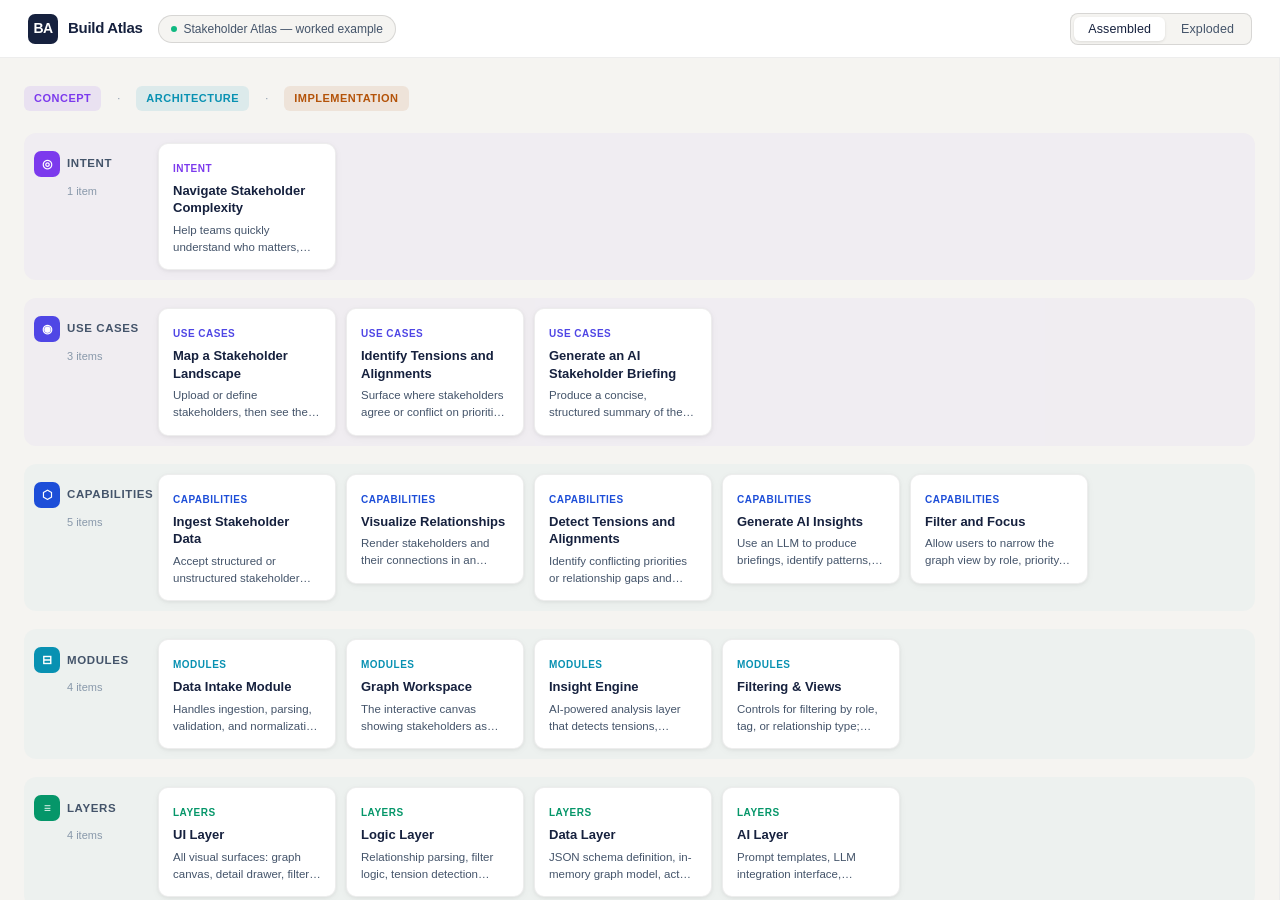
==== index.html @ 78f8047b "Add Build Atlas prototype: exploded architecture journey interface Co-authored-by: blackmath88 <1892" ====
<!DOCTYPE html>
<html lang="en">
<head>
  <meta charset="UTF-8">
  <meta name="viewport" content="width=device-width, initial-scale=1.0">
  <title>Build Atlas — Architecture as Journey</title>
  <link rel="stylesheet" href="style.css">
</head>
<body>

<div id="app">

  <!-- ─── Header ─────────────────────────────────────────── -->
  <header id="header">
    <div id="header-left">
      <div id="logo">
        <div id="logo-mark">BA</div>
        <span id="logo-name">Build Atlas</span>
      </div>
      <div id="project-pill">
        <div id="project-pill-dot"></div>
        <span>Stakeholder Atlas &mdash; worked example</span>
      </div>
    </div>

    <div id="header-right">
      <span id="thread-hint"></span>
      <div id="mode-toggle">
        <button class="mode-btn active" data-mode="assembled">Assembled</button>
        <button class="mode-btn" data-mode="exploded">Exploded</button>
      </div>
    </div>
  </header>

  <!-- ─── Main ───────────────────────────────────────────── -->
  <div id="main">

    <!-- Canvas (scrollable) -->
    <div id="canvas">

      <!-- SVG connector lines overlay -->
      <svg id="connector-svg" aria-hidden="true"></svg>

      <!-- Zone legend -->
      <div id="canvas-intro"></div>

      <!-- Stage rows injected by app.js -->
      <div id="stage-container"></div>

      <div id="canvas-footer"></div>
    </div>

    <!-- Detail panel -->
    <div id="detail-panel" role="complementary" aria-label="Node detail">
      <div id="detail-inner">
        <!-- Content injected by app.js -->
      </div>
    </div>

  </div><!-- /main -->
</div><!-- /app -->

<script src="data.js"></script>
<script src="app.js"></script>
</body>
</html>
---- style.css ----
/* ─── Build Atlas — Style System ─────────────────────────── */

*, *::before, *::after { box-sizing: border-box; margin: 0; padding: 0; }

:root {
  --bg:          #f5f4f1;
  --surface:     #ffffff;
  --border:      rgba(0, 0, 0, 0.07);
  --border-med:  rgba(0, 0, 0, 0.12);
  --text-1:      #16213e;
  --text-2:      #44546a;
  --text-3:      #8898aa;
  --accent:      #3b82f6;
  --accent-glow: rgba(59, 130, 246, 0.14);
  --shadow-sm:   0 1px 4px rgba(0,0,0,0.06), 0 2px 8px rgba(0,0,0,0.04);
  --shadow-md:   0 4px 16px rgba(0,0,0,0.08), 0 2px 6px rgba(0,0,0,0.05);
  --shadow-lg:   0 8px 32px rgba(0,0,0,0.10), 0 2px 8px rgba(0,0,0,0.06);
  --radius:      10px;
  --font:        -apple-system, BlinkMacSystemFont, 'Segoe UI', sans-serif;
  --mono:        'SF Mono', 'Fira Code', 'Cascadia Code', monospace;
  --transition:  0.45s cubic-bezier(0.4, 0, 0.2, 1);

  /* Zone backgrounds */
  --zone-concept-bg:        rgba(124, 58, 237, 0.035);
  --zone-architecture-bg:   rgba(8, 145, 178, 0.030);
  --zone-implementation-bg: rgba(180, 83, 9, 0.030);
}

html, body { height: 100%; overflow: hidden; }

body {
  font-family: var(--font);
  background: var(--bg);
  color: var(--text-1);
  font-size: 14px;
  line-height: 1.5;
}

/* ─── Layout ────────────────────────────────────────────── */

#app {
  display: grid;
  grid-template-rows: auto 1fr;
  height: 100vh;
  overflow: hidden;
}

/* ─── Header ────────────────────────────────────────────── */

#header {
  display: flex;
  align-items: center;
  justify-content: space-between;
  padding: 0 28px;
  height: 58px;
  background: var(--surface);
  border-bottom: 1px solid var(--border);
  flex-shrink: 0;
  z-index: 100;
}

#header-left { display: flex; align-items: center; gap: 16px; }

#logo {
  display: flex;
  align-items: center;
  gap: 10px;
}

#logo-mark {
  width: 30px; height: 30px;
  background: var(--text-1);
  border-radius: 7px;
  display: flex; align-items: center; justify-content: center;
  font-size: 14px; color: #fff; font-weight: 700; letter-spacing: -0.5px;
}

#logo-name {
  font-size: 15px; font-weight: 700;
  color: var(--text-1); letter-spacing: -0.3px;
}

#project-pill {
  display: flex; align-items: center; gap: 6px;
  padding: 4px 12px;
  background: var(--bg);
  border: 1px solid var(--border-med);
  border-radius: 20px;
  font-size: 12px; color: var(--text-2);
}

#project-pill-dot {
  width: 6px; height: 6px;
  border-radius: 50%;
  background: #10b981;
}

#header-right { display: flex; align-items: center; gap: 12px; }

#thread-hint {
  font-size: 12px; color: var(--text-3);
  opacity: 0; transition: opacity 0.3s ease;
}
#thread-hint.active { opacity: 1; }

/* Mode toggle */
#mode-toggle {
  display: flex;
  background: var(--bg);
  border: 1px solid var(--border-med);
  border-radius: 8px;
  padding: 3px;
  gap: 2px;
}

.mode-btn {
  padding: 5px 14px;
  border: none;
  border-radius: 6px;
  font-size: 12.5px;
  font-family: var(--font);
  font-weight: 500;
  color: var(--text-2);
  background: transparent;
  cursor: pointer;
  transition: background 0.2s, color 0.2s;
  letter-spacing: 0.1px;
}

.mode-btn.active {
  background: var(--surface);
  color: var(--text-1);
  box-shadow: 0 1px 3px rgba(0,0,0,0.10);
}

/* ─── Main layout ───────────────────────────────────────── */

#main {
  display: flex;
  overflow: hidden;
  height: 100%;
}

/* ─── Canvas (scrollable) ───────────────────────────────── */

#canvas {
  flex: 1;
  overflow-y: auto;
  overflow-x: hidden;
  position: relative;
  padding: 28px 24px 80px 24px;
}

/* SVG overlay for connector lines */
#connector-svg {
  position: absolute;
  top: 0; left: 0;
  pointer-events: none;
  z-index: 1;
  overflow: visible;
}

/* ─── Stage rows ────────────────────────────────────────── */

.stage-row {
  display: flex;
  align-items: flex-start;
  gap: 18px;
  margin-bottom: 18px;
  transition: margin-bottom var(--transition);
  position: relative;
  z-index: 2;
  border-radius: 12px;
  padding: 10px 10px 10px 6px;
}

.stage-row[data-zone="concept"]        { background: var(--zone-concept-bg); }
.stage-row[data-zone="architecture"]   { background: var(--zone-architecture-bg); }
.stage-row[data-zone="implementation"] { background: var(--zone-implementation-bg); }

body.exploded .stage-row { margin-bottom: 52px; }

/* ─── Stage label (left column) ─────────────────────────── */

.stage-label {
  width: 110px;
  min-width: 110px;
  padding: 8px 0 8px 4px;
  display: flex;
  flex-direction: column;
  align-items: flex-start;
  gap: 4px;
  position: sticky;
  top: 10px;
}

.stage-icon-wrap {
  display: flex; align-items: center; gap: 7px;
  margin-bottom: 2px;
}

.stage-icon {
  width: 26px; height: 26px;
  border-radius: 7px;
  display: flex; align-items: center; justify-content: center;
  font-size: 12px; color: #fff;
  font-weight: 700; letter-spacing: -0.5px;
  flex-shrink: 0;
}

.stage-type-name {
  font-size: 11.5px;
  font-weight: 700;
  text-transform: uppercase;
  letter-spacing: 0.6px;
  color: var(--text-2);
}

.stage-count {
  font-size: 11px;
  color: var(--text-3);
  margin-left: 33px;
}

/* ─── Stage cards area ──────────────────────────────────── */

.stage-cards {
  display: flex;
  flex-wrap: wrap;
  gap: 10px;
  flex: 1;
  align-items: flex-start;
}

/* ─── Cards ─────────────────────────────────────────────── */

.card {
  width: 178px;
  min-height: 84px;
  background: var(--surface);
  border: 1px solid var(--border);
  border-radius: var(--radius);
  padding: 13px 14px;
  cursor: pointer;
  position: relative;
  transition:
    transform 0.2s ease,
    box-shadow 0.2s ease,
    opacity 0.35s ease,
    border-color 0.25s ease;
  box-shadow: var(--shadow-sm);
  overflow: hidden;
}

.card::before {
  content: '';
  position: absolute;
  left: 0; top: 0; bottom: 0;
  width: 3px;
  border-radius: 10px 0 0 10px;
  background: var(--stage-color, transparent);
  opacity: 0;
  transition: opacity 0.3s ease;
}

.card:hover {
  transform: translateY(-2px);
  box-shadow: var(--shadow-md);
}

.card.thread-member {
  opacity: 1;
}

.card.thread-member::before {
  opacity: 1;
}

.card.thread-selected {
  border-color: var(--accent);
  box-shadow: 0 0 0 3px var(--accent-glow), var(--shadow-md);
}

.card.thread-selected::before {
  background: var(--accent);
  opacity: 1;
}

.card.thread-dimmed {
  opacity: 0.25;
  pointer-events: none;
}

.card-type-chip {
  display: inline-flex;
  align-items: center;
  gap: 4px;
  font-size: 10px;
  font-weight: 700;
  text-transform: uppercase;
  letter-spacing: 0.5px;
  color: var(--stage-color, var(--text-3));
  margin-bottom: 6px;
}

.card-title {
  font-size: 13px;
  font-weight: 600;
  color: var(--text-1);
  line-height: 1.35;
  margin-bottom: 5px;
}

.card-desc {
  font-size: 11.5px;
  color: var(--text-2);
  line-height: 1.5;
  display: -webkit-box;
  -webkit-line-clamp: 2;
  -webkit-box-orient: vertical;
  overflow: hidden;
}

body.exploded .card {
  width: 210px;
  min-height: 100px;
}

/* ─── Connector SVG lines ───────────────────────────────── */

.connector {
  fill: none;
  stroke: #94a3b8;
  stroke-width: 1.5;
  opacity: 0;
  transition: opacity 0.4s ease, stroke 0.3s ease, stroke-width 0.3s ease;
}

body.exploded .connector.conn-visible {
  opacity: 0.35;
}

.connector.conn-thread {
  stroke: var(--accent);
  stroke-width: 2;
  opacity: 1 !important;
}

.connector.conn-dimmed {
  opacity: 0.06 !important;
}

/* ─── Detail Panel ──────────────────────────────────────── */

#detail-panel {
  width: 0;
  min-width: 0;
  overflow: hidden;
  background: var(--surface);
  border-left: 1px solid var(--border);
  transition: width 0.4s cubic-bezier(0.4, 0, 0.2, 1), min-width 0.4s cubic-bezier(0.4, 0, 0.2, 1);
  display: flex;
  flex-direction: column;
  flex-shrink: 0;
}

#detail-panel.open {
  width: 340px;
  min-width: 340px;
}

#detail-inner {
  width: 340px;
  height: 100%;
  overflow-y: auto;
  padding: 24px 22px;
  display: flex;
  flex-direction: column;
  gap: 20px;
}

/* Detail header */
.detail-header { display: flex; align-items: flex-start; justify-content: space-between; }

.detail-type-chip {
  display: inline-flex; align-items: center; gap: 5px;
  padding: 3px 9px;
  border-radius: 20px;
  font-size: 11px; font-weight: 700;
  text-transform: uppercase; letter-spacing: 0.5px;
  color: #fff;
}

#detail-close {
  border: none; background: none; cursor: pointer;
  color: var(--text-3); font-size: 20px; line-height: 1;
  padding: 2px 4px; border-radius: 4px;
  transition: background 0.15s, color 0.15s;
}
#detail-close:hover { background: var(--bg); color: var(--text-1); }

#detail-title {
  font-size: 18px; font-weight: 700;
  line-height: 1.3; color: var(--text-1);
}

#detail-description {
  font-size: 13px; color: var(--text-2);
  line-height: 1.65;
}

/* Detail sections */
.detail-section { display: flex; flex-direction: column; gap: 8px; }

.detail-section-label {
  font-size: 11px; font-weight: 700;
  text-transform: uppercase; letter-spacing: 0.7px;
  color: var(--text-3);
}

.detail-list {
  list-style: none; display: flex; flex-direction: column; gap: 5px;
}

.detail-list li {
  display: flex; align-items: flex-start; gap: 8px;
  font-size: 12.5px; color: var(--text-2); line-height: 1.5;
}

.detail-list li::before {
  content: '·'; font-size: 16px; color: var(--text-3);
  line-height: 1.2; flex-shrink: 0;
}

/* Path tabs */
.path-tabs { display: flex; gap: 6px; margin-bottom: 2px; }

.path-tab {
  padding: 4px 12px;
  border: 1px solid var(--border-med);
  border-radius: 20px;
  font-size: 11.5px; font-weight: 600;
  cursor: pointer; background: transparent;
  color: var(--text-3);
  font-family: var(--font);
  transition: background 0.15s, color 0.15s, border-color 0.15s;
}
.path-tab.active {
  background: var(--text-1);
  color: #fff; border-color: var(--text-1);
}

.path-content { display: none; }
.path-content.active { display: flex; flex-direction: column; gap: 5px; }

.path-item {
  display: flex; align-items: flex-start; gap: 8px;
  font-size: 12.5px; color: var(--text-2); line-height: 1.5;
  padding: 6px 10px;
  background: var(--bg);
  border-radius: 6px;
}

.path-item-num {
  font-size: 10px; font-weight: 700;
  color: var(--text-3); min-width: 14px;
  margin-top: 1px;
}

/* Thread trace pills */
.thread-trace { display: flex; flex-direction: column; gap: 4px; }

.trace-item {
  display: flex; align-items: center; gap: 8px;
  padding: 5px 10px;
  background: var(--bg);
  border-radius: 6px;
  font-size: 12px; color: var(--text-2);
  cursor: pointer;
  border: 1px solid transparent;
  transition: border-color 0.2s, background 0.2s;
}
.trace-item:hover { border-color: var(--border-med); background: #eef2ff; }

.trace-dot {
  width: 7px; height: 7px;
  border-radius: 50%;
  flex-shrink: 0;
}

.trace-dir {
  font-size: 10px; color: var(--text-3);
  font-weight: 600; text-transform: uppercase; letter-spacing: 0.5px;
  margin-top: 4px;
}

/* Artifacts */
.artifact-block {
  border-radius: 8px;
  border: 1px solid var(--border-med);
  overflow: hidden;
}

.artifact-header {
  display: flex; align-items: center; gap: 8px;
  padding: 8px 12px;
  background: var(--bg);
  border-bottom: 1px solid var(--border);
}

.artifact-type-pill {
  font-size: 10px; font-weight: 700; text-transform: uppercase;
  padding: 2px 7px; border-radius: 4px;
  background: var(--text-1); color: #fff;
}

.artifact-filename {
  font-size: 12px; font-family: var(--mono);
  color: var(--text-2); font-weight: 600;
}

.artifact-body {
  padding: 12px;
  background: #1e2433;
  overflow-x: auto;
}

.artifact-body pre {
  font-family: var(--mono);
  font-size: 11.5px;
  color: #cbd5e1;
  line-height: 1.6;
  white-space: pre;
  margin: 0;
}

/* Divider */
.detail-divider {
  height: 1px;
  background: var(--border);
  border: none;
}

/* ─── Stage Rail intro label ────────────────────────────── */

#canvas-intro {
  display: flex; align-items: center; gap: 16px;
  margin-bottom: 22px;
}

.zone-badge {
  display: inline-flex; align-items: center; gap: 6px;
  padding: 4px 10px;
  border-radius: 6px;
  font-size: 11px; font-weight: 700;
  text-transform: uppercase; letter-spacing: 0.5px;
}

.zone-badge.concept        { background: rgba(124,58,237,0.10); color: #7c3aed; }
.zone-badge.architecture   { background: rgba(8,145,178,0.10);  color: #0891b2; }
.zone-badge.implementation { background: rgba(180,83,9,0.10);   color: #b45309; }

.canvas-intro-legend {
  display: flex; align-items: center; gap: 10px;
  flex-wrap: wrap;
}

/* ─── Empty state / hint ────────────────────────────────── */

#canvas-footer {
  height: 40px;
}

/* ─── Scrollbar styling ─────────────────────────────────── */

#canvas::-webkit-scrollbar { width: 5px; }
#canvas::-webkit-scrollbar-track { background: transparent; }
#canvas::-webkit-scrollbar-thumb { background: rgba(0,0,0,0.15); border-radius: 10px; }

#detail-inner::-webkit-scrollbar { width: 4px; }
#detail-inner::-webkit-scrollbar-track { background: transparent; }
#detail-inner::-webkit-scrollbar-thumb { background: rgba(0,0,0,0.12); border-radius: 10px; }

/* ─── Animations ────────────────────────────────────────── */

@keyframes fadeInUp {
  from { opacity: 0; transform: translateY(8px); }
  to   { opacity: 1; transform: translateY(0); }
}

.card { animation: fadeInUp 0.35s ease both; }

/* Stagger cards by index via inline style (set in JS) */
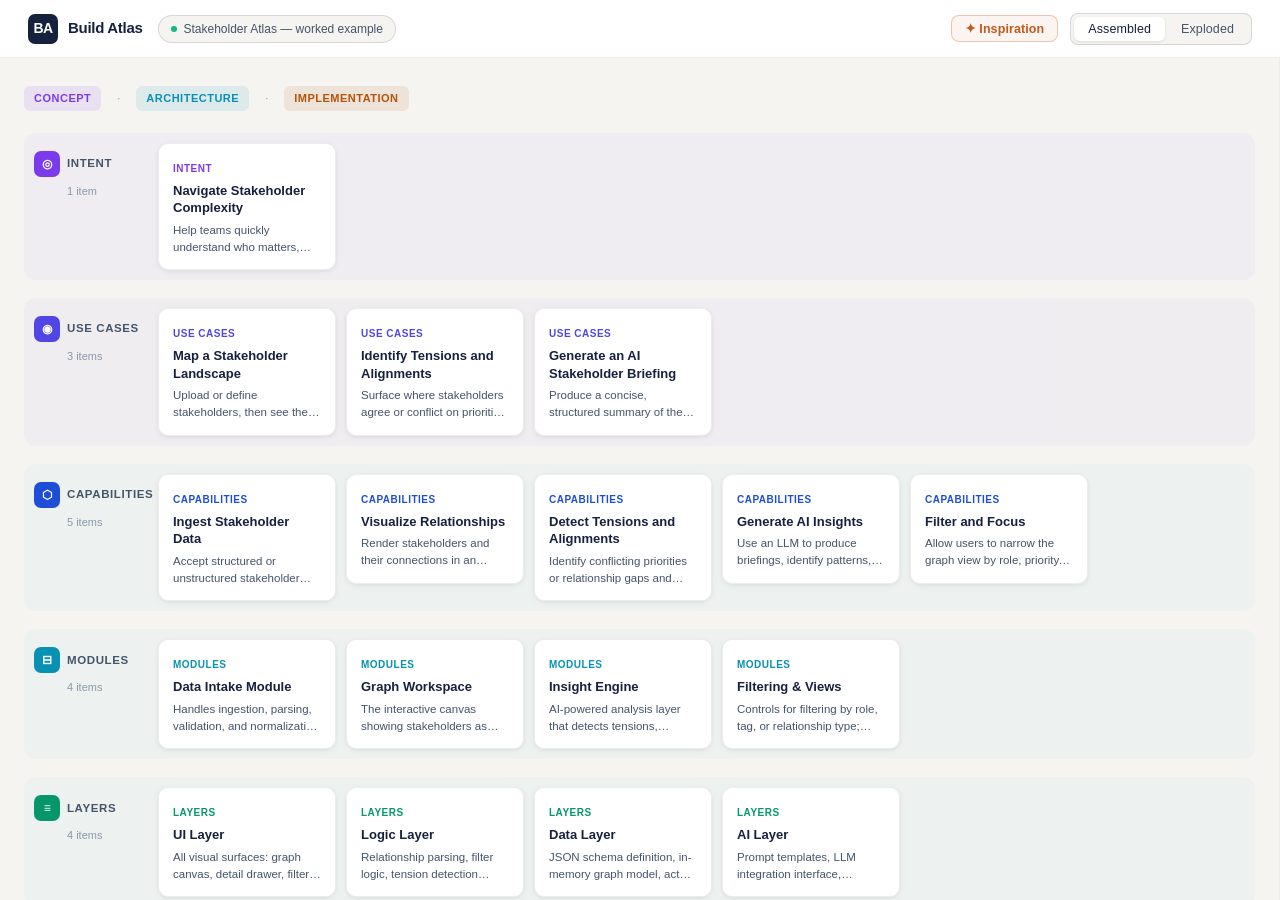
==== commit cfb50325: "Add AI Inspiration panel for pasting Claude-generated content Co-authored-by: blackmath88 <189242319" ====
--- a/index.html
+++ b/index.html
@@ -25,12 +25,43 @@
 
     <div id="header-right">
       <span id="thread-hint"></span>
+      <button id="inspo-btn" title="Paste inspiration from Claude">✦ Inspiration</button>
       <div id="mode-toggle">
         <button class="mode-btn active" data-mode="assembled">Assembled</button>
         <button class="mode-btn" data-mode="exploded">Exploded</button>
       </div>
     </div>
   </header>
+
+  <!-- ─── AI Inspiration panel ──────────────────────────── -->
+  <div id="inspo-backdrop" aria-hidden="true"></div>
+  <div id="inspo-panel" role="dialog" aria-modal="true" aria-label="AI Inspiration">
+    <div id="inspo-header">
+      <div id="inspo-title">
+        <div id="inspo-logo">✦</div>
+        <span>AI Inspiration</span>
+        <span id="inspo-source-tag">from Claude</span>
+      </div>
+      <button id="inspo-close" title="Close panel">✕</button>
+    </div>
+
+    <div id="inspo-input-area">
+      <label id="inspo-label" for="inspo-textarea">Paste Claude's response below, then click Display.</label>
+      <textarea id="inspo-textarea" placeholder="Paste inspiration from Claude here…" rows="8" spellcheck="false"></textarea>
+      <div id="inspo-actions">
+        <button id="inspo-render-btn" class="inspo-action-btn primary">Display</button>
+        <button id="inspo-clear-btn" class="inspo-action-btn">Clear</button>
+      </div>
+    </div>
+
+    <div id="inspo-output" hidden>
+      <div id="inspo-output-header">
+        <span id="inspo-output-label">Claude's Inspiration</span>
+        <button id="inspo-edit-btn" class="inspo-action-btn">Edit</button>
+      </div>
+      <div id="inspo-output-content"></div>
+    </div>
+  </div>
 
   <!-- ─── Main ───────────────────────────────────────────── -->
   <div id="main">
--- a/style.css
+++ b/style.css
@@ -1,6 +1,9 @@
 /* ─── Build Atlas — Style System ─────────────────────────── */
 
 *, *::before, *::after { box-sizing: border-box; margin: 0; padding: 0; }
+
+/* Ensure hidden attribute always hides elements regardless of display CSS */
+[hidden] { display: none !important; }
 
 :root {
   --bg:          #f5f4f1;
@@ -541,6 +544,195 @@
   border: none;
 }
 
+/* ─── AI Inspiration button ─────────────────────────────── */
+
+#inspo-btn {
+  display: flex; align-items: center; gap: 6px;
+  padding: 5px 13px;
+  border: 1px solid rgba(207, 106, 51, 0.35);
+  border-radius: 8px;
+  background: rgba(207, 106, 51, 0.07);
+  color: #c25a1e;
+  font-size: 12.5px; font-weight: 600;
+  font-family: var(--font);
+  cursor: pointer;
+  letter-spacing: 0.1px;
+  transition: background 0.2s, border-color 0.2s, color 0.2s;
+}
+
+#inspo-btn:hover {
+  background: rgba(207, 106, 51, 0.14);
+  border-color: rgba(207, 106, 51, 0.55);
+  color: #a8410e;
+}
+
+/* ─── AI Inspiration backdrop ───────────────────────────── */
+
+#inspo-backdrop {
+  display: none;
+  position: fixed; inset: 0;
+  background: rgba(22, 33, 62, 0.35);
+  z-index: 200;
+  backdrop-filter: blur(2px);
+}
+
+#inspo-backdrop.open { display: block; }
+
+/* ─── AI Inspiration panel ──────────────────────────────── */
+
+#inspo-panel {
+  display: none;
+  position: fixed;
+  top: 50%; left: 50%;
+  transform: translate(-50%, -48%);
+  z-index: 201;
+  width: min(560px, calc(100vw - 48px));
+  max-height: calc(100vh - 80px);
+  background: var(--surface);
+  border: 1px solid rgba(207, 106, 51, 0.22);
+  border-radius: 14px;
+  box-shadow: 0 20px 60px rgba(0,0,0,0.18), 0 4px 16px rgba(207,106,51,0.10);
+  overflow: hidden;
+  flex-direction: column;
+  opacity: 0;
+  transition: opacity 0.2s ease, transform 0.25s cubic-bezier(0.4, 0, 0.2, 1);
+}
+
+#inspo-panel.open {
+  display: flex;
+  opacity: 1;
+  transform: translate(-50%, -50%);
+}
+
+/* Panel header */
+#inspo-header {
+  display: flex; align-items: center; justify-content: space-between;
+  padding: 14px 18px;
+  border-bottom: 1px solid var(--border);
+  background: linear-gradient(135deg, rgba(207,106,51,0.06) 0%, rgba(207,106,51,0.02) 100%);
+  flex-shrink: 0;
+}
+
+#inspo-title {
+  display: flex; align-items: center; gap: 8px;
+  font-size: 14px; font-weight: 700; color: var(--text-1);
+}
+
+#inspo-logo {
+  width: 26px; height: 26px;
+  background: linear-gradient(135deg, #cf6a33, #e8884e);
+  border-radius: 7px;
+  display: flex; align-items: center; justify-content: center;
+  font-size: 13px; color: #fff;
+}
+
+#inspo-source-tag {
+  font-size: 11px; font-weight: 600;
+  color: #cf6a33;
+  padding: 1px 7px;
+  background: rgba(207, 106, 51, 0.10);
+  border-radius: 10px;
+  letter-spacing: 0.2px;
+}
+
+#inspo-close {
+  border: none; background: none; cursor: pointer;
+  color: var(--text-3); font-size: 18px; line-height: 1;
+  padding: 2px 4px; border-radius: 4px;
+  transition: background 0.15s, color 0.15s;
+}
+#inspo-close:hover { background: var(--bg); color: var(--text-1); }
+
+/* Input area */
+#inspo-input-area {
+  display: flex; flex-direction: column; gap: 10px;
+  padding: 18px;
+  overflow-y: auto;
+}
+
+#inspo-label {
+  font-size: 12px; color: var(--text-2); font-weight: 500;
+}
+
+#inspo-textarea {
+  width: 100%;
+  min-height: 150px;
+  resize: vertical;
+  border: 1px solid var(--border-med);
+  border-radius: 8px;
+  padding: 11px 13px;
+  font-family: var(--mono);
+  font-size: 12.5px;
+  color: var(--text-1);
+  background: var(--bg);
+  line-height: 1.6;
+  outline: none;
+  transition: border-color 0.2s;
+}
+
+#inspo-textarea:focus {
+  border-color: rgba(207, 106, 51, 0.5);
+  box-shadow: 0 0 0 3px rgba(207, 106, 51, 0.10);
+}
+
+#inspo-textarea::placeholder { color: var(--text-3); }
+
+#inspo-actions { display: flex; gap: 8px; }
+
+.inspo-action-btn {
+  padding: 6px 16px;
+  border-radius: 7px;
+  font-size: 12.5px; font-weight: 600;
+  font-family: var(--font);
+  cursor: pointer;
+  border: 1px solid var(--border-med);
+  background: transparent;
+  color: var(--text-2);
+  transition: background 0.15s, border-color 0.15s, color 0.15s;
+}
+
+.inspo-action-btn:hover { background: var(--bg); color: var(--text-1); }
+
+.inspo-action-btn.primary {
+  background: #cf6a33;
+  color: #fff; border-color: #cf6a33;
+}
+
+.inspo-action-btn.primary:hover {
+  background: #b85a29; border-color: #b85a29;
+}
+
+/* Output area */
+#inspo-output {
+  display: flex; flex-direction: column; gap: 0;
+  border-top: 1px solid var(--border);
+  overflow-y: auto;
+  max-height: 320px;
+  flex-shrink: 0;
+}
+
+#inspo-output-header {
+  display: flex; align-items: center; justify-content: space-between;
+  padding: 10px 18px 8px;
+  position: sticky; top: 0;
+  background: var(--surface);
+  border-bottom: 1px solid var(--border);
+}
+
+#inspo-output-label {
+  font-size: 11px; font-weight: 700;
+  text-transform: uppercase; letter-spacing: 0.6px;
+  color: #cf6a33;
+}
+
+#inspo-output-content {
+  padding: 16px 18px;
+  font-size: 13px; color: var(--text-2);
+  line-height: 1.75;
+  white-space: pre-wrap;
+  word-break: break-word;
+}
+
 /* ─── Stage Rail intro label ────────────────────────────── */
 
 #canvas-intro {
@@ -588,6 +780,19 @@
   to   { opacity: 1; transform: translateY(0); }
 }
 
+@keyframes inspoShake {
+  0%, 100% { transform: translateX(0); }
+  20%       { transform: translateX(-5px); }
+  40%       { transform: translateX(5px); }
+  60%       { transform: translateX(-4px); }
+  80%       { transform: translateX(4px); }
+}
+
+.inspo-shake {
+  animation: inspoShake 0.4s ease;
+  border-color: #cf6a33 !important;
+}
+
 .card { animation: fadeInUp 0.35s ease both; }
 
 /* Stagger cards by index via inline style (set in JS) */
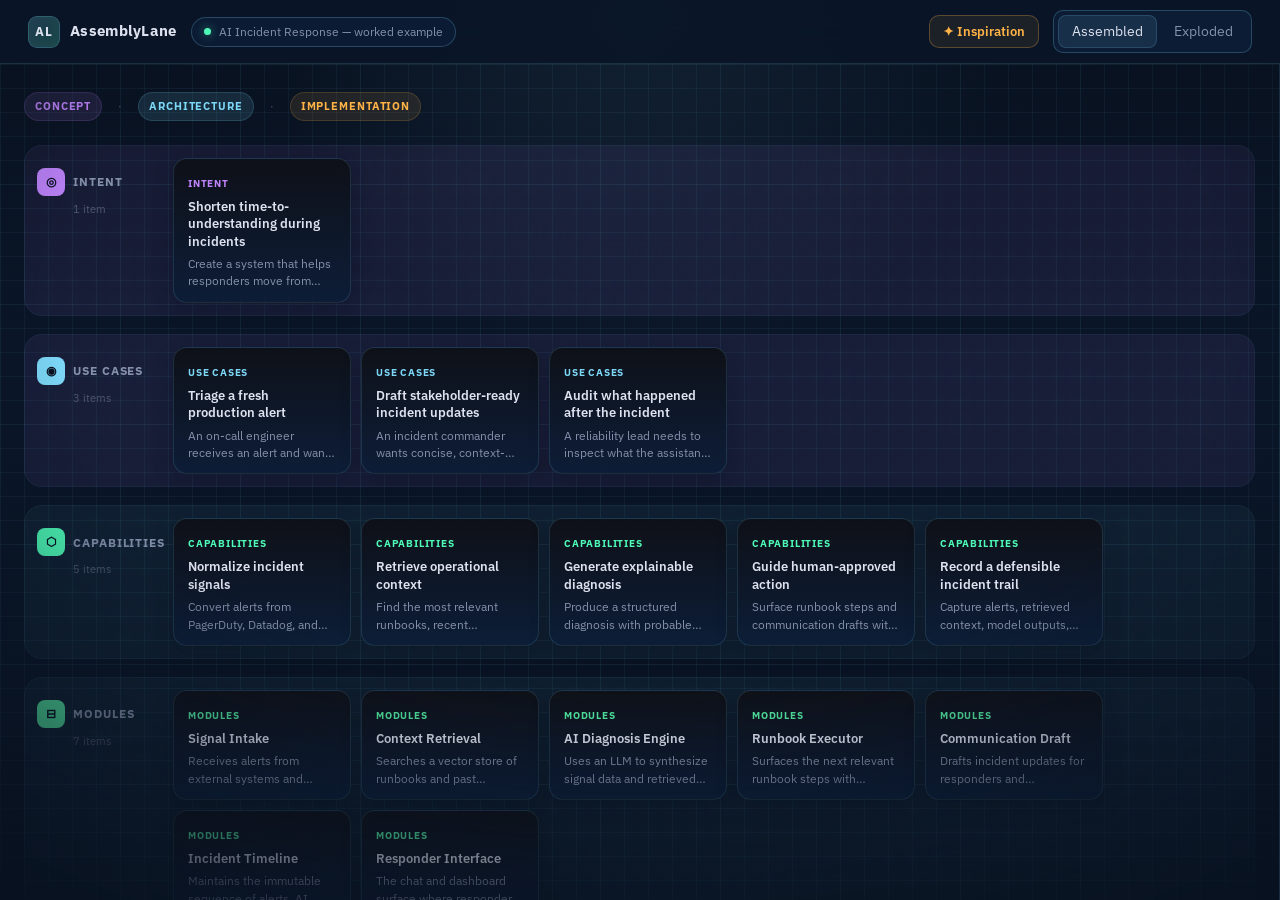
==== commit 99deaf22: "Rebrand incident response architecture prototype" ====
--- a/index.html
+++ b/index.html
@@ -3,23 +3,24 @@
 <head>
   <meta charset="UTF-8">
   <meta name="viewport" content="width=device-width, initial-scale=1.0">
-  <title>Build Atlas — Architecture as Journey</title>
+  <title>AssemblyLane — Architecture as Journey</title>
+  <link rel="preconnect" href="https://fonts.googleapis.com">
+  <link rel="preconnect" href="https://fonts.gstatic.com" crossorigin>
+  <link href="https://fonts.googleapis.com/css2?family=IBM+Plex+Mono:wght@400;500;600&family=IBM+Plex+Sans:wght@400;500;600;700&display=swap" rel="stylesheet">
   <link rel="stylesheet" href="style.css">
 </head>
 <body>
 
 <div id="app">
-
-  <!-- ─── Header ─────────────────────────────────────────── -->
   <header id="header">
     <div id="header-left">
       <div id="logo">
-        <div id="logo-mark">BA</div>
-        <span id="logo-name">Build Atlas</span>
+        <div id="logo-mark">AL</div>
+        <span id="logo-name">AssemblyLane</span>
       </div>
       <div id="project-pill">
         <div id="project-pill-dot"></div>
-        <span>Stakeholder Atlas &mdash; worked example</span>
+        <span>AI Incident Response &mdash; worked example</span>
       </div>
     </div>
 
@@ -33,7 +34,6 @@
     </div>
   </header>
 
-  <!-- ─── AI Inspiration panel ──────────────────────────── -->
   <div id="inspo-backdrop" aria-hidden="true"></div>
   <div id="inspo-panel" role="dialog" aria-modal="true" aria-label="AI Inspiration">
     <div id="inspo-header">
@@ -63,33 +63,19 @@
     </div>
   </div>
 
-  <!-- ─── Main ───────────────────────────────────────────── -->
   <div id="main">
-
-    <!-- Canvas (scrollable) -->
     <div id="canvas">
-
-      <!-- SVG connector lines overlay -->
       <svg id="connector-svg" aria-hidden="true"></svg>
-
-      <!-- Zone legend -->
       <div id="canvas-intro"></div>
-
-      <!-- Stage rows injected by app.js -->
       <div id="stage-container"></div>
-
       <div id="canvas-footer"></div>
     </div>
 
-    <!-- Detail panel -->
     <div id="detail-panel" role="complementary" aria-label="Node detail">
-      <div id="detail-inner">
-        <!-- Content injected by app.js -->
-      </div>
+      <div id="detail-inner"></div>
     </div>
-
-  </div><!-- /main -->
-</div><!-- /app -->
+  </div>
+</div>
 
 <script src="data.js"></script>
 <script src="app.js"></script>
--- a/style.css
+++ b/style.css
@@ -1,45 +1,53 @@
-/* ─── Build Atlas — Style System ─────────────────────────── */
+/* ─── AssemblyLane — Style System ───────────────────────── */
 
 *, *::before, *::after { box-sizing: border-box; margin: 0; padding: 0; }
-
-/* Ensure hidden attribute always hides elements regardless of display CSS */
 [hidden] { display: none !important; }
 
 :root {
-  --bg:          #f5f4f1;
-  --surface:     #ffffff;
-  --border:      rgba(0, 0, 0, 0.07);
-  --border-med:  rgba(0, 0, 0, 0.12);
-  --text-1:      #16213e;
-  --text-2:      #44546a;
-  --text-3:      #8898aa;
-  --accent:      #3b82f6;
-  --accent-glow: rgba(59, 130, 246, 0.14);
-  --shadow-sm:   0 1px 4px rgba(0,0,0,0.06), 0 2px 8px rgba(0,0,0,0.04);
-  --shadow-md:   0 4px 16px rgba(0,0,0,0.08), 0 2px 6px rgba(0,0,0,0.05);
-  --shadow-lg:   0 8px 32px rgba(0,0,0,0.10), 0 2px 8px rgba(0,0,0,0.06);
-  --radius:      10px;
-  --font:        -apple-system, BlinkMacSystemFont, 'Segoe UI', sans-serif;
-  --mono:        'SF Mono', 'Fira Code', 'Cascadia Code', monospace;
-  --transition:  0.45s cubic-bezier(0.4, 0, 0.2, 1);
-
-  /* Zone backgrounds */
-  --zone-concept-bg:        rgba(124, 58, 237, 0.035);
-  --zone-architecture-bg:   rgba(8, 145, 178, 0.030);
-  --zone-implementation-bg: rgba(180, 83, 9, 0.030);
+  --bg: #0A1628;
+  --bg2: #0D1E38;
+  --surface: #0F1118;
+  --surface-2: rgba(13, 30, 56, 0.92);
+  --border: rgba(125, 216, 248, 0.14);
+  --border-med: rgba(125, 216, 248, 0.24);
+  --text-1: #DEE2EF;
+  --text-2: #8590AA;
+  --text-3: #505770;
+  --muted: #505770;
+  --accent: #4EFCB8;
+  --accent-glow: rgba(78, 252, 184, 0.16);
+  --cyan: #7DD8F8;
+  --red: #FF6B6B;
+  --orange: #FFB347;
+  --green: #52E8A0;
+  --yellow: #FBCB3A;
+  --purple: #C084FC;
+  --shadow-sm: 0 8px 20px rgba(2, 10, 20, 0.22);
+  --shadow-md: 0 18px 36px rgba(2, 10, 20, 0.30);
+  --shadow-lg: 0 30px 70px rgba(0, 0, 0, 0.36);
+  --radius: 14px;
+  --font: 'IBM Plex Sans', sans-serif;
+  --mono: 'IBM Plex Mono', monospace;
+  --transition: 0.45s cubic-bezier(0.4, 0, 0.2, 1);
+  --explode-ease: cubic-bezier(0.22, 0.68, 0, 1.2);
+  --zone-concept-bg: rgba(192, 132, 252, 0.08);
+  --zone-architecture-bg: rgba(125, 216, 248, 0.06);
+  --zone-implementation-bg: rgba(255, 179, 71, 0.06);
 }
 
 html, body { height: 100%; overflow: hidden; }
 
 body {
   font-family: var(--font);
-  background: var(--bg);
+  background:
+    radial-gradient(circle at top, rgba(125, 216, 248, 0.08), transparent 34%),
+    linear-gradient(180deg, #08111f 0%, var(--bg) 42%, #08111f 100%);
   color: var(--text-1);
   font-size: 14px;
   line-height: 1.5;
 }
 
-/* ─── Layout ────────────────────────────────────────────── */
+button, input, textarea { font: inherit; }
 
 #app {
   display: grid;
@@ -48,122 +56,156 @@
   overflow: hidden;
 }
 
-/* ─── Header ────────────────────────────────────────────── */
-
 #header {
   display: flex;
   align-items: center;
   justify-content: space-between;
   padding: 0 28px;
-  height: 58px;
-  background: var(--surface);
+  height: 64px;
+  background: rgba(10, 22, 40, 0.84);
   border-bottom: 1px solid var(--border);
+  backdrop-filter: blur(18px);
   flex-shrink: 0;
   z-index: 100;
 }
 
-#header-left { display: flex; align-items: center; gap: 16px; }
-
-#logo {
-  display: flex;
-  align-items: center;
-  gap: 10px;
-}
+#header-left,
+#header-right { display: flex; align-items: center; gap: 14px; }
+
+#logo { display: flex; align-items: center; gap: 10px; }
 
 #logo-mark {
-  width: 30px; height: 30px;
-  background: var(--text-1);
-  border-radius: 7px;
-  display: flex; align-items: center; justify-content: center;
-  font-size: 14px; color: #fff; font-weight: 700; letter-spacing: -0.5px;
+  width: 32px;
+  height: 32px;
+  background: linear-gradient(135deg, rgba(125, 216, 248, 0.18), rgba(78, 252, 184, 0.20));
+  border: 1px solid rgba(125, 216, 248, 0.22);
+  border-radius: 9px;
+  display: flex;
+  align-items: center;
+  justify-content: center;
+  font-size: 13px;
+  color: var(--text-1);
+  font-weight: 700;
+  letter-spacing: 0.08em;
+  box-shadow: inset 0 0 20px rgba(125, 216, 248, 0.08);
 }
 
 #logo-name {
-  font-size: 15px; font-weight: 700;
-  color: var(--text-1); letter-spacing: -0.3px;
+  font-size: 15px;
+  font-weight: 700;
+  color: var(--text-1);
+  letter-spacing: 0.02em;
 }
 
 #project-pill {
-  display: flex; align-items: center; gap: 6px;
-  padding: 4px 12px;
-  background: var(--bg);
+  display: flex;
+  align-items: center;
+  gap: 8px;
+  padding: 5px 12px;
+  background: rgba(13, 30, 56, 0.82);
   border: 1px solid var(--border-med);
-  border-radius: 20px;
-  font-size: 12px; color: var(--text-2);
+  border-radius: 999px;
+  font-size: 12px;
+  color: var(--text-2);
 }
 
 #project-pill-dot {
-  width: 6px; height: 6px;
+  width: 7px;
+  height: 7px;
   border-radius: 50%;
-  background: #10b981;
-}
-
-#header-right { display: flex; align-items: center; gap: 12px; }
+  background: var(--accent);
+  box-shadow: 0 0 10px rgba(78, 252, 184, 0.55);
+}
 
 #thread-hint {
-  font-size: 12px; color: var(--text-3);
-  opacity: 0; transition: opacity 0.3s ease;
-}
+  font-size: 12px;
+  color: var(--cyan);
+  opacity: 0;
+  transition: opacity 0.25s ease;
+}
+
 #thread-hint.active { opacity: 1; }
 
-/* Mode toggle */
 #mode-toggle {
   display: flex;
-  background: var(--bg);
+  background: rgba(13, 30, 56, 0.88);
   border: 1px solid var(--border-med);
+  border-radius: 10px;
+  padding: 4px;
+  gap: 3px;
+}
+
+.mode-btn {
+  padding: 6px 14px;
+  border: none;
   border-radius: 8px;
-  padding: 3px;
-  gap: 2px;
-}
-
-.mode-btn {
-  padding: 5px 14px;
-  border: none;
-  border-radius: 6px;
-  font-size: 12.5px;
-  font-family: var(--font);
-  font-weight: 500;
   color: var(--text-2);
   background: transparent;
   cursor: pointer;
-  transition: background 0.2s, color 0.2s;
-  letter-spacing: 0.1px;
+  transition: background 0.2s ease, color 0.2s ease, box-shadow 0.2s ease;
 }
 
 .mode-btn.active {
-  background: var(--surface);
+  background: rgba(125, 216, 248, 0.10);
   color: var(--text-1);
-  box-shadow: 0 1px 3px rgba(0,0,0,0.10);
-}
-
-/* ─── Main layout ───────────────────────────────────────── */
+  box-shadow: inset 0 0 0 1px rgba(125, 216, 248, 0.16);
+}
 
 #main {
   display: flex;
   overflow: hidden;
   height: 100%;
 }
-
-/* ─── Canvas (scrollable) ───────────────────────────────── */
 
 #canvas {
   flex: 1;
   overflow-y: auto;
   overflow-x: hidden;
   position: relative;
-  padding: 28px 24px 80px 24px;
-}
-
-/* SVG overlay for connector lines */
+  padding: 28px 24px 80px;
+  background:
+    linear-gradient(rgba(125, 216, 248, 0.06) 1px, transparent 1px),
+    linear-gradient(90deg, rgba(125, 216, 248, 0.06) 1px, transparent 1px),
+    linear-gradient(rgba(125, 216, 248, 0.025) 1px, transparent 1px),
+    linear-gradient(90deg, rgba(125, 216, 248, 0.025) 1px, transparent 1px);
+  background-size: 24px 24px, 24px 24px, 120px 120px, 120px 120px;
+  background-position: 0 0, 0 0, 0 0, 0 0;
+  -webkit-mask-image: radial-gradient(ellipse 90% 90% at 50% 30%, black 50%, transparent 100%);
+  mask-image: radial-gradient(ellipse 90% 90% at 50% 30%, black 50%, transparent 100%);
+}
+
 #connector-svg {
   position: absolute;
-  top: 0; left: 0;
+  inset: 0 auto auto 0;
   pointer-events: none;
   z-index: 1;
   overflow: visible;
 }
 
-/* ─── Stage rows ────────────────────────────────────────── */
+#canvas-intro {
+  display: flex;
+  align-items: center;
+  gap: 16px;
+  margin-bottom: 24px;
+  flex-wrap: wrap;
+}
+
+.zone-badge {
+  display: inline-flex;
+  align-items: center;
+  gap: 6px;
+  padding: 5px 10px;
+  border-radius: 999px;
+  font-size: 11px;
+  font-weight: 700;
+  text-transform: uppercase;
+  letter-spacing: 0.08em;
+  border: 1px solid transparent;
+}
+
+.zone-badge.concept        { background: rgba(192, 132, 252, 0.12); color: var(--purple); border-color: rgba(192, 132, 252, 0.16); }
+.zone-badge.architecture   { background: rgba(125, 216, 248, 0.12); color: var(--cyan); border-color: rgba(125, 216, 248, 0.16); }
+.zone-badge.implementation { background: rgba(255, 179, 71, 0.10); color: var(--orange); border-color: rgba(255, 179, 71, 0.16); }
 
 .stage-row {
   display: flex;
@@ -173,41 +215,41 @@
   transition: margin-bottom var(--transition);
   position: relative;
   z-index: 2;
-  border-radius: 12px;
-  padding: 10px 10px 10px 6px;
+  border: 1px solid rgba(125, 216, 248, 0.06);
+  border-radius: 18px;
+  padding: 12px 12px 12px 8px;
+  backdrop-filter: blur(8px);
 }
 
 .stage-row[data-zone="concept"]        { background: var(--zone-concept-bg); }
 .stage-row[data-zone="architecture"]   { background: var(--zone-architecture-bg); }
 .stage-row[data-zone="implementation"] { background: var(--zone-implementation-bg); }
 
-body.exploded .stage-row { margin-bottom: 52px; }
-
-/* ─── Stage label (left column) ─────────────────────────── */
+body.exploded .stage-row { margin-bottom: 54px; }
 
 .stage-label {
-  width: 110px;
-  min-width: 110px;
-  padding: 8px 0 8px 4px;
+  width: 122px;
+  min-width: 122px;
+  padding: 10px 0 8px 4px;
   display: flex;
   flex-direction: column;
-  align-items: flex-start;
-  gap: 4px;
+  gap: 5px;
   position: sticky;
   top: 10px;
 }
 
-.stage-icon-wrap {
-  display: flex; align-items: center; gap: 7px;
-  margin-bottom: 2px;
-}
+.stage-icon-wrap { display: flex; align-items: center; gap: 8px; }
 
 .stage-icon {
-  width: 26px; height: 26px;
-  border-radius: 7px;
-  display: flex; align-items: center; justify-content: center;
-  font-size: 12px; color: #fff;
-  font-weight: 700; letter-spacing: -0.5px;
+  width: 28px;
+  height: 28px;
+  border-radius: 8px;
+  display: flex;
+  align-items: center;
+  justify-content: center;
+  font-size: 12px;
+  color: #08111f;
+  font-weight: 700;
   flex-shrink: 0;
 }
 
@@ -215,17 +257,15 @@
   font-size: 11.5px;
   font-weight: 700;
   text-transform: uppercase;
-  letter-spacing: 0.6px;
+  letter-spacing: 0.08em;
   color: var(--text-2);
 }
 
 .stage-count {
   font-size: 11px;
   color: var(--text-3);
-  margin-left: 33px;
-}
-
-/* ─── Stage cards area ──────────────────────────────────── */
+  margin-left: 36px;
+}
 
 .stage-cards {
   display: flex;
@@ -235,22 +275,21 @@
   align-items: flex-start;
 }
 
-/* ─── Cards ─────────────────────────────────────────────── */
-
 .card {
   width: 178px;
-  min-height: 84px;
-  background: var(--surface);
-  border: 1px solid var(--border);
+  min-height: 92px;
+  background: linear-gradient(180deg, rgba(15, 17, 24, 0.96), rgba(13, 30, 56, 0.92));
+  border: 1px solid rgba(125, 216, 248, 0.14);
   border-radius: var(--radius);
-  padding: 13px 14px;
+  padding: 13px 14px 12px;
   cursor: pointer;
   position: relative;
   transition:
     transform 0.2s ease,
     box-shadow 0.2s ease,
     opacity 0.35s ease,
-    border-color 0.25s ease;
+    border-color 0.25s ease,
+    background 0.25s ease;
   box-shadow: var(--shadow-sm);
   overflow: hidden;
 }
@@ -258,7 +297,9 @@
 .card::before {
   content: '';
   position: absolute;
-  left: 0; top: 0; bottom: 0;
+  left: 0;
+  top: 0;
+  bottom: 0;
   width: 3px;
   border-radius: 10px 0 0 10px;
   background: var(--stage-color, transparent);
@@ -266,18 +307,27 @@
   transition: opacity 0.3s ease;
 }
 
+.card::after {
+  content: '';
+  position: absolute;
+  inset: 0;
+  background: linear-gradient(135deg, rgba(125, 216, 248, 0.08), transparent 55%);
+  opacity: 0;
+  transition: opacity 0.25s ease;
+  pointer-events: none;
+}
+
 .card:hover {
-  transform: translateY(-2px);
+  transform: translateY(-3px);
   box-shadow: var(--shadow-md);
-}
-
-.card.thread-member {
-  opacity: 1;
-}
-
-.card.thread-member::before {
-  opacity: 1;
-}
+  border-color: rgba(125, 216, 248, 0.24);
+}
+
+.card:hover::after,
+body.exploded .card { opacity: 1; }
+body.exploded .card::after { opacity: 0.9; }
+
+.card.thread-member::before { opacity: 1; }
 
 .card.thread-selected {
   border-color: var(--accent);
@@ -301,9 +351,8 @@
   font-size: 10px;
   font-weight: 700;
   text-transform: uppercase;
-  letter-spacing: 0.5px;
-  color: var(--stage-color, var(--text-3));
-  margin-bottom: 6px;
+  letter-spacing: 0.08em;
+  margin-bottom: 7px;
 }
 
 .card-title {
@@ -324,274 +373,421 @@
   overflow: hidden;
 }
 
+.card-context,
+.card-click-hint {
+  display: none;
+}
+
 body.exploded .card {
   width: 210px;
-  min-height: 100px;
-}
-
-/* ─── Connector SVG lines ───────────────────────────────── */
+  min-height: 142px;
+  padding-bottom: 14px;
+}
+
+body.exploded .card-desc {
+  -webkit-line-clamp: 3;
+}
+
+body.exploded .card-context {
+  display: grid;
+  grid-template-columns: 1fr;
+  gap: 6px;
+  margin-top: 11px;
+  padding-top: 10px;
+  border-top: 1px solid rgba(125, 216, 248, 0.12);
+}
+
+.card-context-line {
+  font-size: 10.5px;
+  color: var(--text-2);
+  letter-spacing: 0.02em;
+}
+
+.card-context-line strong {
+  color: var(--cyan);
+  font-weight: 600;
+}
+
+body.exploded .card-click-hint {
+  display: inline-flex;
+  align-items: center;
+  gap: 7px;
+  margin-top: 10px;
+  padding: 6px 9px;
+  border-radius: 999px;
+  border: 1px solid rgba(78, 252, 184, 0.22);
+  background: rgba(78, 252, 184, 0.08);
+  color: var(--accent);
+  font-size: 10.5px;
+  font-weight: 600;
+  letter-spacing: 0.06em;
+  text-transform: uppercase;
+}
+
+.card-click-hint::before {
+  content: '↗';
+  font-size: 12px;
+}
+
+.card.mode-enter,
+.card.mode-exit {
+  will-change: transform, opacity, filter;
+}
+
+.card.mode-enter {
+  animation: explode-card-in 450ms var(--explode-ease) both;
+}
+
+.card.mode-exit {
+  animation: explode-card-out 200ms ease-out both;
+}
+
+@keyframes explode-card-in {
+  from {
+    opacity: 0;
+    transform: translateY(10px) scale(0.85);
+    filter: blur(3px);
+  }
+  to {
+    opacity: 1;
+    transform: translateY(0) scale(1);
+    filter: blur(0);
+  }
+}
+
+@keyframes explode-card-out {
+  from {
+    opacity: 1;
+    transform: translateY(0) scale(1);
+    filter: blur(0);
+  }
+  to {
+    opacity: 0.92;
+    transform: translateY(0) scale(0.97);
+    filter: blur(0);
+  }
+}
 
 .connector {
   fill: none;
-  stroke: #94a3b8;
+  stroke: rgba(125, 216, 248, 0.52);
   stroke-width: 1.5;
   opacity: 0;
-  transition: opacity 0.4s ease, stroke 0.3s ease, stroke-width 0.3s ease;
-}
-
-body.exploded .connector.conn-visible {
-  opacity: 0.35;
-}
+  transition: opacity 0.32s ease, stroke 0.3s ease, stroke-width 0.3s ease;
+}
+
+body.exploded .connector.conn-visible { opacity: 0.24; }
+body.exploded.connectors-delayed .connector.conn-visible { opacity: 0; }
+body.exploded.connectors-ready .connector.conn-visible { opacity: 0.24; }
 
 .connector.conn-thread {
   stroke: var(--accent);
-  stroke-width: 2;
+  stroke-width: 2.2;
   opacity: 1 !important;
 }
 
-.connector.conn-dimmed {
-  opacity: 0.06 !important;
-}
-
-/* ─── Detail Panel ──────────────────────────────────────── */
+.connector.conn-dimmed { opacity: 0.04 !important; }
 
 #detail-panel {
   width: 0;
   min-width: 0;
   overflow: hidden;
-  background: var(--surface);
+  background: rgba(9, 19, 35, 0.94);
   border-left: 1px solid var(--border);
   transition: width 0.4s cubic-bezier(0.4, 0, 0.2, 1), min-width 0.4s cubic-bezier(0.4, 0, 0.2, 1);
   display: flex;
   flex-direction: column;
   flex-shrink: 0;
+  backdrop-filter: blur(18px);
 }
 
 #detail-panel.open {
-  width: 340px;
-  min-width: 340px;
+  width: 360px;
+  min-width: 360px;
 }
 
 #detail-inner {
-  width: 340px;
+  width: 360px;
   height: 100%;
   overflow-y: auto;
-  padding: 24px 22px;
+  padding: 24px 22px 32px;
   display: flex;
   flex-direction: column;
   gap: 20px;
 }
 
-/* Detail header */
 .detail-header { display: flex; align-items: flex-start; justify-content: space-between; }
 
 .detail-type-chip {
-  display: inline-flex; align-items: center; gap: 5px;
-  padding: 3px 9px;
-  border-radius: 20px;
-  font-size: 11px; font-weight: 700;
-  text-transform: uppercase; letter-spacing: 0.5px;
-  color: #fff;
-}
-
-#detail-close {
-  border: none; background: none; cursor: pointer;
-  color: var(--text-3); font-size: 20px; line-height: 1;
-  padding: 2px 4px; border-radius: 4px;
+  display: inline-flex;
+  align-items: center;
+  gap: 5px;
+  padding: 4px 10px;
+  border-radius: 999px;
+  font-size: 11px;
+  font-weight: 700;
+  text-transform: uppercase;
+  letter-spacing: 0.06em;
+  color: #08111f;
+}
+
+#detail-close,
+#inspo-close {
+  border: none;
+  background: none;
+  cursor: pointer;
+  color: var(--text-3);
+  font-size: 20px;
+  line-height: 1;
+  padding: 2px 4px;
+  border-radius: 4px;
   transition: background 0.15s, color 0.15s;
 }
-#detail-close:hover { background: var(--bg); color: var(--text-1); }
+
+#detail-close:hover,
+#inspo-close:hover { background: rgba(125, 216, 248, 0.08); color: var(--text-1); }
 
 #detail-title {
-  font-size: 18px; font-weight: 700;
-  line-height: 1.3; color: var(--text-1);
+  font-size: 19px;
+  font-weight: 700;
+  line-height: 1.25;
+  color: var(--text-1);
 }
 
 #detail-description {
-  font-size: 13px; color: var(--text-2);
-  line-height: 1.65;
-}
-
-/* Detail sections */
-.detail-section { display: flex; flex-direction: column; gap: 8px; }
+  font-size: 13px;
+  color: var(--text-2);
+  line-height: 1.7;
+}
+
+.detail-section { display: flex; flex-direction: column; gap: 9px; }
 
 .detail-section-label {
-  font-size: 11px; font-weight: 700;
-  text-transform: uppercase; letter-spacing: 0.7px;
+  font-size: 11px;
+  font-weight: 700;
+  text-transform: uppercase;
+  letter-spacing: 0.08em;
   color: var(--text-3);
 }
 
 .detail-list {
-  list-style: none; display: flex; flex-direction: column; gap: 5px;
+  list-style: none;
+  display: flex;
+  flex-direction: column;
+  gap: 6px;
 }
 
 .detail-list li {
-  display: flex; align-items: flex-start; gap: 8px;
-  font-size: 12.5px; color: var(--text-2); line-height: 1.5;
+  display: flex;
+  align-items: flex-start;
+  gap: 8px;
+  font-size: 12.5px;
+  color: var(--text-2);
+  line-height: 1.55;
 }
 
 .detail-list li::before {
-  content: '·'; font-size: 16px; color: var(--text-3);
-  line-height: 1.2; flex-shrink: 0;
-}
-
-/* Path tabs */
+  content: '·';
+  font-size: 16px;
+  color: var(--cyan);
+  line-height: 1.2;
+  flex-shrink: 0;
+}
+
 .path-tabs { display: flex; gap: 6px; margin-bottom: 2px; }
 
 .path-tab {
-  padding: 4px 12px;
+  padding: 5px 12px;
   border: 1px solid var(--border-med);
-  border-radius: 20px;
-  font-size: 11.5px; font-weight: 600;
-  cursor: pointer; background: transparent;
+  border-radius: 999px;
+  font-size: 11.5px;
+  font-weight: 600;
+  cursor: pointer;
+  background: transparent;
   color: var(--text-3);
-  font-family: var(--font);
   transition: background 0.15s, color 0.15s, border-color 0.15s;
 }
+
 .path-tab.active {
-  background: var(--text-1);
-  color: #fff; border-color: var(--text-1);
+  background: rgba(125, 216, 248, 0.14);
+  color: var(--text-1);
+  border-color: rgba(125, 216, 248, 0.24);
 }
 
 .path-content { display: none; }
 .path-content.active { display: flex; flex-direction: column; gap: 5px; }
 
-.path-item {
-  display: flex; align-items: flex-start; gap: 8px;
-  font-size: 12.5px; color: var(--text-2); line-height: 1.5;
-  padding: 6px 10px;
-  background: var(--bg);
-  border-radius: 6px;
+.path-item,
+.trace-item {
+  display: flex;
+  align-items: flex-start;
+  gap: 8px;
+  font-size: 12.5px;
+  color: var(--text-2);
+  line-height: 1.5;
+  padding: 8px 10px;
+  background: rgba(13, 30, 56, 0.70);
+  border: 1px solid rgba(125, 216, 248, 0.10);
+  border-radius: 10px;
 }
 
 .path-item-num {
-  font-size: 10px; font-weight: 700;
-  color: var(--text-3); min-width: 14px;
+  font-size: 10px;
+  font-weight: 700;
+  color: var(--cyan);
+  min-width: 14px;
   margin-top: 1px;
 }
 
-/* Thread trace pills */
-.thread-trace { display: flex; flex-direction: column; gap: 4px; }
+.thread-trace { display: flex; flex-direction: column; gap: 5px; }
 
 .trace-item {
-  display: flex; align-items: center; gap: 8px;
-  padding: 5px 10px;
-  background: var(--bg);
-  border-radius: 6px;
-  font-size: 12px; color: var(--text-2);
+  align-items: center;
   cursor: pointer;
-  border: 1px solid transparent;
-  transition: border-color 0.2s, background 0.2s;
-}
-.trace-item:hover { border-color: var(--border-med); background: #eef2ff; }
+  transition: border-color 0.2s, background 0.2s, transform 0.2s;
+}
+
+.trace-item:hover {
+  border-color: rgba(125, 216, 248, 0.24);
+  background: rgba(125, 216, 248, 0.12);
+  transform: translateX(2px);
+}
 
 .trace-dot {
-  width: 7px; height: 7px;
+  width: 7px;
+  height: 7px;
   border-radius: 50%;
   flex-shrink: 0;
 }
 
 .trace-dir {
-  font-size: 10px; color: var(--text-3);
-  font-weight: 600; text-transform: uppercase; letter-spacing: 0.5px;
+  font-size: 10px;
+  color: var(--text-3);
+  font-weight: 700;
+  text-transform: uppercase;
+  letter-spacing: 0.08em;
   margin-top: 4px;
 }
 
-/* Artifacts */
+.teaching-note,
+.risk-warning {
+  padding: 12px 13px;
+  border-radius: 12px;
+  border: 1px solid transparent;
+  font-size: 12.5px;
+  line-height: 1.6;
+}
+
+.teaching-note {
+  background: rgba(125, 216, 248, 0.12);
+  border-color: rgba(125, 216, 248, 0.18);
+  color: var(--text-1);
+}
+
+.risk-warning {
+  background: rgba(255, 107, 107, 0.12);
+  border-color: rgba(255, 107, 107, 0.20);
+  color: #ffdada;
+}
+
 .artifact-block {
-  border-radius: 8px;
+  border-radius: 12px;
   border: 1px solid var(--border-med);
   overflow: hidden;
+  background: rgba(13, 30, 56, 0.42);
 }
 
 .artifact-header {
-  display: flex; align-items: center; gap: 8px;
-  padding: 8px 12px;
-  background: var(--bg);
+  display: flex;
+  align-items: center;
+  gap: 8px;
+  padding: 9px 12px;
+  background: rgba(13, 30, 56, 0.88);
   border-bottom: 1px solid var(--border);
 }
 
 .artifact-type-pill {
-  font-size: 10px; font-weight: 700; text-transform: uppercase;
-  padding: 2px 7px; border-radius: 4px;
-  background: var(--text-1); color: #fff;
+  font-size: 10px;
+  font-weight: 700;
+  text-transform: uppercase;
+  padding: 2px 7px;
+  border-radius: 6px;
+  background: rgba(78, 252, 184, 0.14);
+  color: var(--accent);
 }
 
 .artifact-filename {
-  font-size: 12px; font-family: var(--mono);
-  color: var(--text-2); font-weight: 600;
+  font-size: 12px;
+  font-family: var(--mono);
+  color: var(--text-2);
+  font-weight: 600;
 }
 
 .artifact-body {
   padding: 12px;
-  background: #1e2433;
+  background: #07111f;
   overflow-x: auto;
 }
 
 .artifact-body pre {
   font-family: var(--mono);
   font-size: 11.5px;
-  color: #cbd5e1;
+  color: #c9ddf1;
   line-height: 1.6;
   white-space: pre;
   margin: 0;
 }
 
-/* Divider */
 .detail-divider {
   height: 1px;
   background: var(--border);
   border: none;
 }
 
-/* ─── AI Inspiration button ─────────────────────────────── */
-
 #inspo-btn {
-  display: flex; align-items: center; gap: 6px;
-  padding: 5px 13px;
-  border: 1px solid rgba(207, 106, 51, 0.35);
-  border-radius: 8px;
-  background: rgba(207, 106, 51, 0.07);
-  color: #c25a1e;
-  font-size: 12.5px; font-weight: 600;
-  font-family: var(--font);
+  display: flex;
+  align-items: center;
+  gap: 6px;
+  padding: 6px 13px;
+  border: 1px solid rgba(255, 179, 71, 0.28);
+  border-radius: 10px;
+  background: rgba(255, 179, 71, 0.08);
+  color: var(--orange);
+  font-size: 12.5px;
+  font-weight: 600;
   cursor: pointer;
-  letter-spacing: 0.1px;
   transition: background 0.2s, border-color 0.2s, color 0.2s;
 }
 
 #inspo-btn:hover {
-  background: rgba(207, 106, 51, 0.14);
-  border-color: rgba(207, 106, 51, 0.55);
-  color: #a8410e;
-}
-
-/* ─── AI Inspiration backdrop ───────────────────────────── */
+  background: rgba(255, 179, 71, 0.14);
+  border-color: rgba(255, 179, 71, 0.45);
+}
 
 #inspo-backdrop {
   display: none;
-  position: fixed; inset: 0;
-  background: rgba(22, 33, 62, 0.35);
+  position: fixed;
+  inset: 0;
+  background: rgba(3, 9, 19, 0.56);
   z-index: 200;
-  backdrop-filter: blur(2px);
+  backdrop-filter: blur(4px);
 }
 
 #inspo-backdrop.open { display: block; }
-
-/* ─── AI Inspiration panel ──────────────────────────────── */
 
 #inspo-panel {
   display: none;
   position: fixed;
-  top: 50%; left: 50%;
+  top: 50%;
+  left: 50%;
   transform: translate(-50%, -48%);
   z-index: 201;
   width: min(560px, calc(100vw - 48px));
   max-height: calc(100vh - 80px);
-  background: var(--surface);
-  border: 1px solid rgba(207, 106, 51, 0.22);
-  border-radius: 14px;
-  box-shadow: 0 20px 60px rgba(0,0,0,0.18), 0 4px 16px rgba(207,106,51,0.10);
+  background: rgba(9, 19, 35, 0.96);
+  border: 1px solid rgba(255, 179, 71, 0.22);
+  border-radius: 16px;
+  box-shadow: var(--shadow-lg);
   overflow: hidden;
   flex-direction: column;
   opacity: 0;
@@ -604,107 +800,83 @@
   transform: translate(-50%, -50%);
 }
 
-/* Panel header */
 #inspo-header {
-  display: flex; align-items: center; justify-content: space-between;
+  display: flex;
+  align-items: center;
+  justify-content: space-between;
   padding: 14px 18px;
   border-bottom: 1px solid var(--border);
-  background: linear-gradient(135deg, rgba(207,106,51,0.06) 0%, rgba(207,106,51,0.02) 100%);
-  flex-shrink: 0;
-}
-
-#inspo-title {
-  display: flex; align-items: center; gap: 8px;
-  font-size: 14px; font-weight: 700; color: var(--text-1);
-}
+  background: linear-gradient(135deg, rgba(255,179,71,0.08) 0%, rgba(125,216,248,0.02) 100%);
+}
+
+#inspo-title { display: flex; align-items: center; gap: 8px; font-size: 14px; font-weight: 700; color: var(--text-1); }
 
 #inspo-logo {
-  width: 26px; height: 26px;
-  background: linear-gradient(135deg, #cf6a33, #e8884e);
+  width: 26px;
+  height: 26px;
+  background: linear-gradient(135deg, #cf6a33, #ffb347);
   border-radius: 7px;
-  display: flex; align-items: center; justify-content: center;
-  font-size: 13px; color: #fff;
+  display: flex;
+  align-items: center;
+  justify-content: center;
+  font-size: 13px;
+  color: #fff;
 }
 
 #inspo-source-tag {
-  font-size: 11px; font-weight: 600;
-  color: #cf6a33;
+  font-size: 11px;
+  font-weight: 600;
+  color: var(--orange);
   padding: 1px 7px;
-  background: rgba(207, 106, 51, 0.10);
+  background: rgba(255, 179, 71, 0.10);
   border-radius: 10px;
-  letter-spacing: 0.2px;
-}
-
-#inspo-close {
-  border: none; background: none; cursor: pointer;
-  color: var(--text-3); font-size: 18px; line-height: 1;
-  padding: 2px 4px; border-radius: 4px;
-  transition: background 0.15s, color 0.15s;
-}
-#inspo-close:hover { background: var(--bg); color: var(--text-1); }
-
-/* Input area */
-#inspo-input-area {
-  display: flex; flex-direction: column; gap: 10px;
-  padding: 18px;
-  overflow-y: auto;
-}
-
-#inspo-label {
-  font-size: 12px; color: var(--text-2); font-weight: 500;
-}
+}
+
+#inspo-input-area { display: flex; flex-direction: column; gap: 10px; padding: 18px; overflow-y: auto; }
+#inspo-label { font-size: 12px; color: var(--text-2); font-weight: 500; }
 
 #inspo-textarea {
   width: 100%;
   min-height: 150px;
   resize: vertical;
   border: 1px solid var(--border-med);
-  border-radius: 8px;
+  border-radius: 10px;
   padding: 11px 13px;
   font-family: var(--mono);
   font-size: 12.5px;
   color: var(--text-1);
-  background: var(--bg);
+  background: rgba(13, 30, 56, 0.8);
   line-height: 1.6;
   outline: none;
-  transition: border-color 0.2s;
 }
 
 #inspo-textarea:focus {
-  border-color: rgba(207, 106, 51, 0.5);
-  box-shadow: 0 0 0 3px rgba(207, 106, 51, 0.10);
+  border-color: rgba(255, 179, 71, 0.5);
+  box-shadow: 0 0 0 3px rgba(255, 179, 71, 0.10);
 }
 
 #inspo-textarea::placeholder { color: var(--text-3); }
-
 #inspo-actions { display: flex; gap: 8px; }
 
 .inspo-action-btn {
-  padding: 6px 16px;
-  border-radius: 7px;
-  font-size: 12.5px; font-weight: 600;
-  font-family: var(--font);
+  padding: 7px 16px;
+  border-radius: 8px;
+  font-size: 12.5px;
+  font-weight: 600;
   cursor: pointer;
   border: 1px solid var(--border-med);
   background: transparent;
   color: var(--text-2);
-  transition: background 0.15s, border-color 0.15s, color 0.15s;
-}
-
-.inspo-action-btn:hover { background: var(--bg); color: var(--text-1); }
-
-.inspo-action-btn.primary {
-  background: #cf6a33;
-  color: #fff; border-color: #cf6a33;
-}
-
-.inspo-action-btn.primary:hover {
-  background: #b85a29; border-color: #b85a29;
-}
-
-/* Output area */
+}
+
+.inspo-action-btn:hover { background: rgba(125, 216, 248, 0.08); color: var(--text-1); }
+.inspo-action-btn.primary { background: #cf6a33; color: #fff; border-color: #cf6a33; }
+.inspo-action-btn.primary:hover { background: #b85a29; border-color: #b85a29; }
+
 #inspo-output {
-  display: flex; flex-direction: column; gap: 0;
+  display: flex;
+  flex-direction: column;
+  gap: 0;
   border-top: 1px solid var(--border);
   overflow-y: auto;
   max-height: 320px;
@@ -712,87 +884,35 @@
 }
 
 #inspo-output-header {
-  display: flex; align-items: center; justify-content: space-between;
+  display: flex;
+  align-items: center;
+  justify-content: space-between;
   padding: 10px 18px 8px;
-  position: sticky; top: 0;
-  background: var(--surface);
+  position: sticky;
+  top: 0;
+  background: rgba(9, 19, 35, 0.96);
   border-bottom: 1px solid var(--border);
 }
 
 #inspo-output-label {
-  font-size: 11px; font-weight: 700;
-  text-transform: uppercase; letter-spacing: 0.6px;
-  color: #cf6a33;
+  font-size: 11px;
+  font-weight: 700;
+  text-transform: uppercase;
+  letter-spacing: 0.06em;
+  color: var(--orange);
 }
 
 #inspo-output-content {
   padding: 16px 18px;
-  font-size: 13px; color: var(--text-2);
+  font-size: 13px;
+  color: var(--text-2);
   line-height: 1.75;
   white-space: pre-wrap;
   word-break: break-word;
 }
 
-/* ─── Stage Rail intro label ────────────────────────────── */
-
-#canvas-intro {
-  display: flex; align-items: center; gap: 16px;
-  margin-bottom: 22px;
-}
-
-.zone-badge {
-  display: inline-flex; align-items: center; gap: 6px;
-  padding: 4px 10px;
-  border-radius: 6px;
-  font-size: 11px; font-weight: 700;
-  text-transform: uppercase; letter-spacing: 0.5px;
-}
-
-.zone-badge.concept        { background: rgba(124,58,237,0.10); color: #7c3aed; }
-.zone-badge.architecture   { background: rgba(8,145,178,0.10);  color: #0891b2; }
-.zone-badge.implementation { background: rgba(180,83,9,0.10);   color: #b45309; }
-
-.canvas-intro-legend {
-  display: flex; align-items: center; gap: 10px;
-  flex-wrap: wrap;
-}
-
-/* ─── Empty state / hint ────────────────────────────────── */
-
-#canvas-footer {
-  height: 40px;
-}
-
-/* ─── Scrollbar styling ─────────────────────────────────── */
-
-#canvas::-webkit-scrollbar { width: 5px; }
-#canvas::-webkit-scrollbar-track { background: transparent; }
-#canvas::-webkit-scrollbar-thumb { background: rgba(0,0,0,0.15); border-radius: 10px; }
-
-#detail-inner::-webkit-scrollbar { width: 4px; }
-#detail-inner::-webkit-scrollbar-track { background: transparent; }
-#detail-inner::-webkit-scrollbar-thumb { background: rgba(0,0,0,0.12); border-radius: 10px; }
-
-/* ─── Animations ────────────────────────────────────────── */
-
-@keyframes fadeInUp {
-  from { opacity: 0; transform: translateY(8px); }
-  to   { opacity: 1; transform: translateY(0); }
-}
-
-@keyframes inspoShake {
-  0%, 100% { transform: translateX(0); }
-  20%       { transform: translateX(-5px); }
-  40%       { transform: translateX(5px); }
-  60%       { transform: translateX(-4px); }
-  80%       { transform: translateX(4px); }
-}
-
-.inspo-shake {
-  animation: inspoShake 0.4s ease;
-  border-color: #cf6a33 !important;
-}
-
-.card { animation: fadeInUp 0.35s ease both; }
-
-/* Stagger cards by index via inline style (set in JS) */
+@media (max-width: 1080px) {
+  #detail-panel.open,
+  #detail-inner { width: 320px; min-width: 320px; }
+  #header { padding: 0 20px; }
+}
